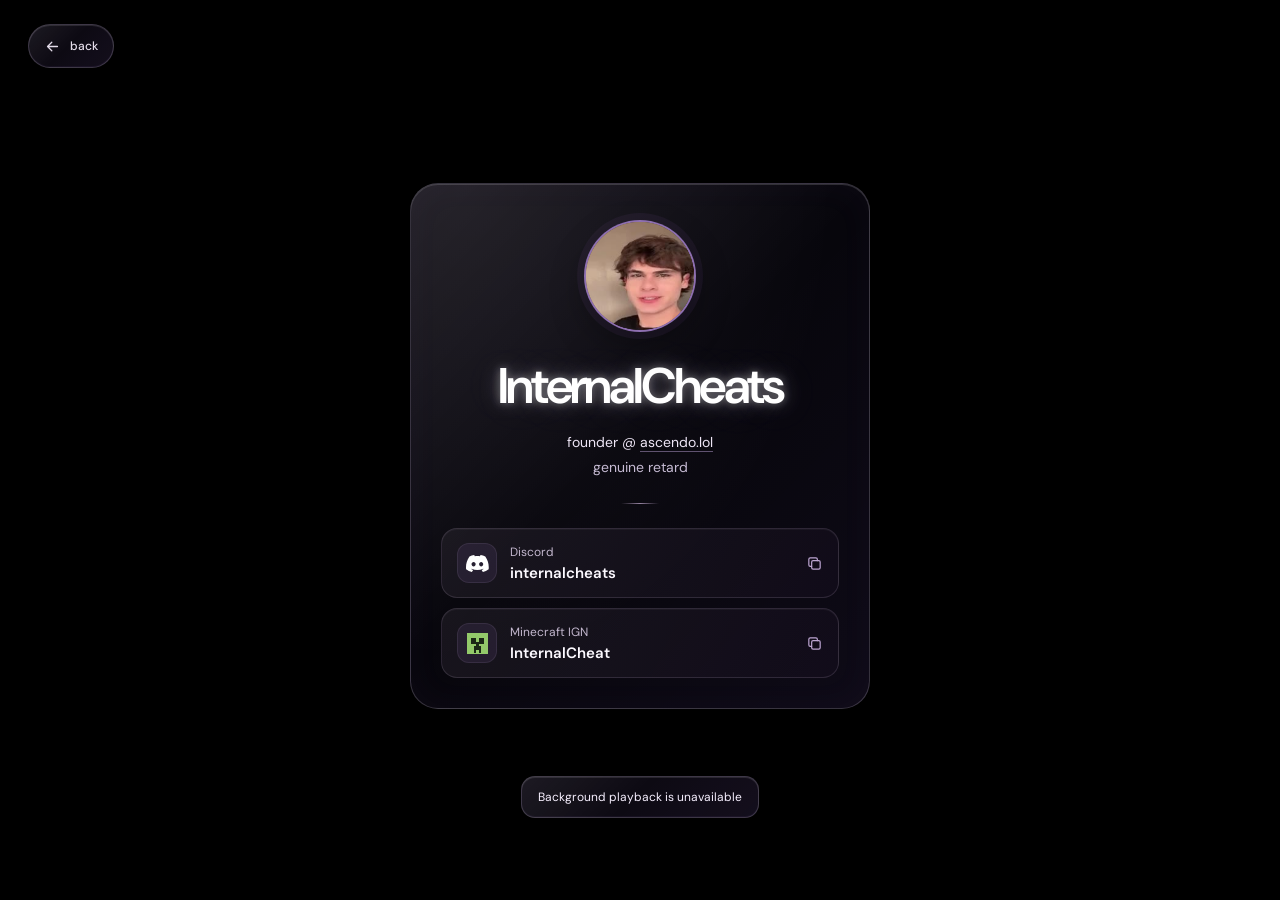
==== internalcheats/index.html @ d4567fa0 "Redesign founder profiles with glass styling and smooth motion" ====
<!doctype html>
<html lang="en">
<head>
<meta charset="utf-8">
<meta name="viewport" content="width=device-width, initial-scale=1">
<meta name="theme-color" content="#000000">
<link rel="icon" href="../assets/favicon.svg" type="image/svg+xml">
<link rel="preconnect" href="https://fonts.googleapis.com">
<link rel="preconnect" href="https://fonts.gstatic.com" crossorigin>
<link href="https://fonts.googleapis.com/css2?family=DM+Sans:wght@400;500;600;700&display=swap" rel="stylesheet">
<link rel="stylesheet" href="../styles.css?v=20261023-1">
<script src="../app.js?v=20261023-1" defer></script>
<title>InternalCheats | Ascendo</title>
<link rel="canonical" href="https://ascendo.lol/internalcheats/">
<meta name="description" content="InternalCheats — founder @ ascendo.lol">
</head>
<body class="page page--profile" data-person="internalcheats">
  <div class="video-stage" aria-hidden="true">
    <video id="musicBackground" class="video-stage__video" playsinline loop preload="none"></video>
    <div class="video-stage__shade"></div>
  </div>
  <a class="back-link" href="../" data-transition aria-label="Back to Ascendo home">
    <svg viewBox="0 0 24 24" fill="none" stroke="currentColor" stroke-width="1.8" stroke-linecap="round" stroke-linejoin="round" aria-hidden="true"><path d="M19 12H5m6 6-6-6 6-6"/></svg>
    <span>back</span>
  </a>

  <main class="profile" id="profileContent">
    <section class="profile__panel" aria-label="InternalCheats profile">
      <span class="avatar avatar--large"><img src="../assets/mypfp-poster.jpg" alt="" width="118" height="118"><video class="avatar__video" src="../assets/mypfp.mp4" autoplay muted loop playsinline preload="metadata" poster="../assets/mypfp-poster.jpg" aria-hidden="true"></video></span>
      <h1 class="profile__name">InternalCheats</h1>
      <div class="profile__bio">
        <p>founder @ <a href="https://ascendo.lol/" target="_blank" rel="noopener noreferrer">ascendo.lol</a></p>
        <p>genuine retard</p>
      </div>
      <div class="profile__divider"></div>
      <nav class="social-list" aria-label="InternalCheats socials">
        <button class="social-link" type="button" data-copy="internalcheats" data-platform="Discord" aria-label="Copy Discord username internalcheats"><span class="social-link__symbol"><img src="../assets/discord.svg" alt="Discord" width="64" height="48" aria-hidden="true"></span><span class="social-link__info"><span class="social-link__platform">Discord</span><span class="social-link__handle">internalcheats</span></span><svg class="copy-mark" viewBox="0 0 24 24" fill="none" stroke="currentColor" stroke-width="1.7" stroke-linecap="round" stroke-linejoin="round" aria-hidden="true"><rect x="8" y="8" width="12" height="12" rx="2"/><path d="M16 8V6a2 2 0 0 0-2-2H6a2 2 0 0 0-2 2v8a2 2 0 0 0 2 2h2"/></svg></button>
        <button class="social-link" type="button" data-copy="InternalCheat" data-platform="Minecraft IGN" aria-label="Copy Minecraft IGN username InternalCheat"><span class="social-link__symbol"><img src="../assets/minecraft-creeper.svg" alt="Minecraft" width="24" height="24" aria-hidden="true"></span><span class="social-link__info"><span class="social-link__platform">Minecraft IGN</span><span class="social-link__handle">InternalCheat</span></span><svg class="copy-mark" viewBox="0 0 24 24" fill="none" stroke="currentColor" stroke-width="1.7" stroke-linecap="round" stroke-linejoin="round" aria-hidden="true"><rect x="8" y="8" width="12" height="12" rx="2"/><path d="M16 8V6a2 2 0 0 0-2-2H6a2 2 0 0 0-2 2v8a2 2 0 0 0 2 2h2"/></svg></button>
      </nav>
    </section>
  </main>

  <div class="media-controls" id="mediaControls" role="group" aria-label="Background volume" hidden>
    <svg class="volume-icon" viewBox="0 0 24 24" fill="none" stroke="currentColor" stroke-width="1.7" stroke-linecap="round" stroke-linejoin="round" aria-hidden="true"><path d="m11 5-5 4H3v6h3l5 4V5Zm4 4a4 4 0 0 1 0 6m3-9a8 8 0 0 1 0 12"/></svg>
    <input class="volume-slider" id="volumeControl" type="range" min="0" max="100" value="65" step="1" aria-label="Background audio volume" aria-valuetext="65 percent">
    <span class="volume-value" id="volumeValue" aria-hidden="true">65%</span>
  </div>
  <div class="toast" id="toast" role="status" aria-live="polite"></div>
</body>
</html>
---- styles.css ----
@property --volume {
  syntax: '<percentage>';
  inherits: true;
  initial-value: 65%;
}
:root {
  color-scheme: dark;
  --text: #f8f5ff;
  --muted: #bcb3ca;
  --accent: #c19aff;
  --ease: cubic-bezier(.22,1,.36,1);
  --glass: rgba(20,16,29,.66);
  --edge: rgba(239,222,255,.2);
}
*, *::before, *::after { box-sizing: border-box; }
html { min-height: 100%; background: #000; }
body { margin: 0; min-width: 320px; min-height: 100vh; min-height: 100svh; background: #000; color: var(--text); font-family: 'DM Sans',Inter,system-ui,sans-serif; -webkit-font-smoothing: antialiased; }
button, input, a { font: inherit; -webkit-tap-highlight-color: transparent; touch-action: manipulation; }
a { color: inherit; text-decoration: none; }
button:focus-visible, a:focus-visible, input:focus-visible { outline: 2px solid #e8d5ff; outline-offset: 5px; }
[hidden] { display: none !important; }

.download-button, .founder-pill, .profile__panel, .back-link, .media-controls, .toast {
  position: relative;
  isolation: isolate;
  border: 1px solid var(--edge);
  background: linear-gradient(135deg,rgba(255,255,255,.065),transparent 48%,rgba(167,109,255,.045)),var(--glass);
  box-shadow: inset 0 1px 0 rgba(255,255,255,.11),inset 0 -1px 0 rgba(174,120,232,.06),0 16px 48px rgba(0,0,0,.32);
  backdrop-filter: blur(20px) saturate(1.2);
  -webkit-backdrop-filter: blur(20px) saturate(1.2);
}
.download-button::before, .founder-pill::before, .profile__panel::before { content: ''; position: absolute; z-index: -1; inset: 0; border-radius: inherit; background: radial-gradient(ellipse at 12% 0,rgba(241,218,255,.14),transparent 65%); pointer-events: none; opacity: .5; transition: opacity 220ms ease; }

.landing { position: relative; isolation: isolate; display: grid; place-items: center; min-height: 100vh; min-height: 100svh; padding: 64px 24px; background: #000; }
.landing__inner { position: relative; z-index: 1; display: flex; flex-direction: column; align-items: center; width: 100%; max-width: 840px; transform: translateY(-1.5vh); }
.brand-logo { width: clamp(300px,49vw,540px); max-width: 100%; height: auto; object-fit: contain; filter: drop-shadow(0 12px 32px rgba(145,59,235,.13)); user-select: none; animation: arrive 600ms var(--ease) 40ms backwards; }
.download-button { display: flex; justify-content: center; align-items: center; gap: 13px; width: min(100%,444px); min-height: 58px; margin-top: 38px; padding: 15px 22px; border-color: rgba(220,183,255,.4); border-radius: 100px; color: #fbf8ff; font-size: 15px; font-weight: 600; letter-spacing: .035em; box-shadow: inset 0 1px 0 rgba(255,255,255,.15),0 8px 38px rgba(120,53,196,.16); transition: transform 220ms var(--ease),border-color 220ms ease,box-shadow 220ms ease; animation: arrive 550ms var(--ease) 130ms backwards; }
.download-button svg { width: 21px; height: 21px; flex: none; color: #e2c8ff; }
.download-button:hover::before, .download-button:focus-visible::before { opacity: 1; }
.download-button:hover, .download-button:focus-visible { transform: translateY(-2px); border-color: rgba(232,205,255,.66); box-shadow: inset 0 1px 0 rgba(255,255,255,.2),0 12px 40px rgba(130,64,209,.25); }
.download-button:active { transform: translateY(0); }
.founders-section { margin-top: 60px; width: min(100%,590px); }
.section-heading { display: flex; align-items: center; justify-content: center; gap: 22px; color: #aca1bc; font-size: 12px; letter-spacing: .25em; font-weight: 500; animation: arrive 480ms var(--ease) 190ms backwards; }
.section-heading::before, .section-heading::after { content: ''; height: 1px; flex: 1; background: linear-gradient(90deg,transparent,rgba(205,174,232,.23)); }
.section-heading::after { transform: rotate(180deg); }
.founders-list { display: grid; grid-template-columns: 1fr 1fr; gap: 16px; margin-top: 26px; }
.founder-pill { min-width: 0; min-height: 80px; display: flex; align-items: center; gap: 13px; padding: 10px 17px 10px 10px; border-radius: 100px; transition: transform 220ms var(--ease),border-color 220ms ease,box-shadow 220ms ease; animation: arrive 460ms var(--ease) 230ms backwards; }
.founder-pill:nth-child(2) { animation-delay: 310ms; }
.founder-pill:hover, .founder-pill:focus-visible { transform: translateY(-3px); border-color: rgba(224,190,255,.48); box-shadow: inset 0 1px 0 rgba(255,255,255,.16),0 16px 42px rgba(91,45,144,.19); }
.founder-pill:hover::before { opacity: 1; }
.founder-pill__name { min-width: 0; font-size: 16px; font-weight: 600; white-space: nowrap; text-shadow: 0 0 12px rgba(255,255,255,.28),0 0 24px rgba(226,203,255,.13); }
.pill-arrow { margin-left: auto; flex: none; width: 17px; height: 17px; color: #ccb2e4; opacity: .55; transition: transform 220ms var(--ease),opacity 220ms; }
.founder-pill:hover .pill-arrow, .founder-pill:focus-visible .pill-arrow { transform: translateX(3px); opacity: 1; }
.floating-words { position: absolute; z-index: 0; inset: 0; overflow: hidden; pointer-events: none; user-select: none; }
.floating-word { position: absolute; white-space: nowrap; color: #cab5e3; font-size: var(--word-size,18px); font-weight: 500; letter-spacing: .04em; opacity: 0; animation: word-drift var(--word-duration,18s) linear both; }

.avatar { position: relative; display: block; flex: none; overflow: hidden; border: 1px solid rgba(206,160,255,.65); border-radius: 50%; background: #18131c; box-shadow: 0 0 0 4px rgba(191,133,255,.055); isolation: isolate; }
.avatar img, .avatar__video { position: absolute; inset: 0; display: block; width: 100%; height: 100%; object-fit: cover; object-position: center; }
.avatar__video { z-index: 2; }
.avatar--small { width: 56px; height: 56px; }
.avatar--large { width: 112px; height: 112px; margin: 0 auto 25px; border-width: 2px; box-shadow: 0 0 0 7px rgba(191,133,255,.055),0 15px 35px rgba(0,0,0,.3); }
.page--profile { overflow-x: hidden; }
.video-stage { position: fixed; inset: 0; overflow: hidden; z-index: 0; background: #000; pointer-events: none; isolation: isolate; }
.video-stage__video { position: absolute; inset: -4%; width: 108%; height: 108%; object-fit: cover; filter: blur(7px) brightness(.65) saturate(.85); opacity: 0; transition: opacity 700ms ease; }
.has-video .video-stage__video { opacity: 1; }
.video-stage__shade { position: absolute; inset: 0; background: radial-gradient(ellipse at center,rgba(0,0,0,.12),rgba(0,0,0,.45) 70%,rgba(0,0,0,.65)); }
.back-link { position: fixed; top: max(24px,env(safe-area-inset-top)); left: max(28px,env(safe-area-inset-left)); z-index: 9; display: inline-flex; align-items: center; gap: 9px; min-height: 44px; padding: 11px 15px; border-radius: 100px; color: #e4dce9; font-size: 12px; font-weight: 500; transition: transform 220ms var(--ease),border-color 220ms; }
.back-link svg { width: 17px; height: 17px; }
.back-link:hover { transform: translateX(-2px); border-color: rgba(230,198,255,.45); }
.profile { position: relative; z-index: 1; display: grid; place-items: center; min-height: 100vh; min-height: 100svh; padding: 96px 20px 104px; }
.profile__panel { width: min(100%,460px); display: flex; align-items: center; flex-direction: column; padding: 36px 30px 30px; border-radius: 28px; text-align: center; --glass: rgba(15,12,23,.53); box-shadow: inset 0 1px 0 rgba(255,255,255,.15),inset 0 0 36px rgba(165,105,235,.035),0 26px 90px rgba(0,0,0,.4); }
.profile__name { max-width: 100%; margin: 0; font-size: clamp(32px,6vw,50px); line-height: 1.17; letter-spacing: -.055em; font-weight: 600; overflow-wrap: anywhere; color: #fff; text-shadow: 0 0 8px rgba(255,255,255,.36),0 0 22px rgba(255,255,255,.26),0 0 45px rgba(221,196,255,.16); }
.profile__bio { width: 100%; margin-top: 16px; color: #eee6f6; font-size: 14px; line-height: 1.65; }
.profile__bio p { margin: 0; }
.profile__bio p + p { margin-top: 2px; color: #c6bbd3; }
.profile__bio a { text-decoration: underline; text-decoration-color: rgba(223,193,255,.4); text-underline-offset: 4px; transition: color 200ms,text-decoration-color 200ms; }
.profile__bio a:hover { color: #fff; text-decoration-color: #e3c5ff; }
.profile__divider { width: 38px; height: 1px; background: linear-gradient(90deg,transparent,rgba(239,210,255,.6),transparent); margin: 24px auto; }
.social-list { display: grid; gap: 10px; width: 100%; }
.social-link { width: 100%; min-width: 0; min-height: 70px; display: flex; align-items: center; gap: 13px; text-align: left; padding: 12px 15px; border-radius: 16px; border: 1px solid rgba(235,215,255,.13); background: linear-gradient(115deg,rgba(255,255,255,.055),rgba(179,125,239,.025)),rgba(15,11,22,.34); box-shadow: inset 0 1px 0 rgba(255,255,255,.045); color: #fcf9ff; cursor: pointer; transition: transform 220ms var(--ease),border-color 220ms ease,background-color 220ms ease; }
.social-link:hover, .social-link:focus-visible { transform: translateY(-2px); border-color: rgba(219,174,255,.43); background-color: rgba(80,48,111,.26); }
.social-link__symbol { width: 40px; height: 40px; border: 1px solid rgba(230,205,255,.09); border-radius: 12px; background: rgba(187,132,245,.09); display: grid; place-items: center; flex: none; color: #f0e4ff; }
.social-link__symbol svg, .social-link__symbol img { display: block; width: 21px; height: 21px; object-fit: contain; }
.social-link__symbol img[alt='Discord'] { width: 23px; height: 18px; }
.social-link__info { flex: 1; min-width: 0; display: flex; flex-direction: column; gap: 3px; }
.social-link__platform { font-size: 12px; color: #c3b7ce; font-weight: 400; }
.social-link__handle { font-size: 15px; overflow-wrap: anywhere; font-weight: 600; }
.copy-mark { width: 17px; height: 17px; flex: none; color: #bda5d2; }
.media-controls { position: fixed; z-index: 7; right: max(24px,env(safe-area-inset-right)); bottom: max(22px,env(safe-area-inset-bottom)); display: flex; align-items: center; gap: 11px; min-height: 48px; padding: 6px 14px; border-radius: 100px; transition: border-color 220ms ease,box-shadow 220ms ease; }
.media-controls:hover, .media-controls:focus-within { border-color: rgba(228,192,255,.45); box-shadow: inset 0 1px 0 rgba(255,255,255,.14),0 8px 32px rgba(84,39,125,.22); }
.volume-icon { width: 18px; height: 18px; flex: none; color: #eee4f8; }
.volume-slider { --volume: 65%; width: clamp(105px,14vw,150px); height: 34px; margin: 0; appearance: none; -webkit-appearance: none; background: transparent; cursor: pointer; transition: --volume 100ms ease; }
.volume-slider:focus-visible { outline-offset: 1px; border-radius: 10px; }
.volume-slider::-webkit-slider-runnable-track { height: 4px; border-radius: 99px; background: linear-gradient(90deg,#dfc6ff var(--volume),rgba(255,255,255,.18) var(--volume)); }
.volume-slider::-webkit-slider-thumb { width: 14px; height: 14px; margin-top: -5px; border: 2px solid #f4eaff; border-radius: 50%; appearance: none; -webkit-appearance: none; background: #b78bea; box-shadow: 0 0 0 4px rgba(186,128,245,.12),0 3px 10px rgba(0,0,0,.4); transition: transform 160ms var(--ease),box-shadow 160ms; }
.volume-slider:hover::-webkit-slider-thumb, .volume-slider:focus-visible::-webkit-slider-thumb { transform: scale(1.12); box-shadow: 0 0 0 6px rgba(186,128,245,.16); }
.volume-slider::-moz-range-track { height: 4px; border-radius: 99px; background: rgba(255,255,255,.18); }
.volume-slider::-moz-range-progress { height: 4px; border-radius: 99px; background: #dfc6ff; }
.volume-slider::-moz-range-thumb { width: 12px; height: 12px; border: 2px solid #f4eaff; border-radius: 50%; background: #b78bea; box-shadow: 0 0 0 4px rgba(186,128,245,.12); }
.volume-value { min-width: 34px; color: #d7ccdf; font-size: 11px; font-variant-numeric: tabular-nums; text-align: right; }
.toast { position: fixed; z-index: 25; bottom: 82px; left: 50%; transform: translate(-50%,8px); max-width: calc(100vw - 30px); padding: 12px 16px; border-radius: 14px; color: #f7f0ff; font-size: 12px; opacity: 0; pointer-events: none; text-align: center; transition: opacity 200ms,transform 200ms; }
.toast.is-visible { opacity: 1; transform: translate(-50%,0); }
.page--redirect .profile__panel { gap: 20px; }
.redirect-link { color: #e0c2ff; text-decoration: underline; text-underline-offset: 4px; }
.page.is-leaving { opacity: 0; transform: translateY(-6px); transition: opacity 160ms ease,transform 160ms ease; }
.page.is-arriving { animation: arrive 300ms var(--ease) backwards; }

@keyframes arrive { from { opacity: 0; transform: translateY(10px); } to { opacity: 1; transform: translateY(0); } }
@keyframes word-drift { 0% { opacity: 0; transform: translate3d(0,12px,0); } 20%,70% { opacity: .17; } 100% { opacity: 0; transform: translate3d(var(--word-drift,24px),-26px,0); } }
@keyframes page-out { to { opacity: 0; transform: translateY(-8px); } }
@keyframes page-in { from { opacity: 0; transform: translateY(8px); } }

@media (prefers-reduced-motion: no-preference) {
  @view-transition { navigation: auto; }
  ::view-transition-old(root) { animation: page-out 420ms var(--ease) both; }
  ::view-transition-new(root) { animation: page-in 420ms var(--ease) both; }
}
@media (max-width: 620px) {
  .landing { padding: 44px 20px; }
  .landing__inner { transform: none; }
  .brand-logo { width: min(100%,420px); }
  .download-button { margin-top: 30px; padding: 14px 12px; gap: 9px; font-size: clamp(11px,3.4vw,14px); letter-spacing: .01em; min-height: 54px; }
  .download-button svg { width: 19px; height: 19px; }
  .founders-section { margin-top: 46px; }
  .founders-list { grid-template-columns: 1fr; max-width: 330px; margin: 22px auto 0; gap: 12px; }
  .founder-pill { min-height: 76px; }
  .profile { padding: 90px 16px 100px; }
  .profile__panel { padding: 30px 20px 22px; }
  .profile__name { font-size: clamp(31px,8.4vw,46px); }
  .profile__bio { font-size: 13px; }
  .back-link { top: max(18px,env(safe-area-inset-top)); left: max(16px,env(safe-area-inset-left)); }
  .media-controls { right: max(16px,env(safe-area-inset-right)); bottom: max(16px,env(safe-area-inset-bottom)); }
  .volume-slider { width: min(30vw,125px); }
  .social-link { padding: 11px 12px; gap: 10px; }
  .social-link__symbol { width: 36px; height: 36px; }
  .social-link__handle { font-size: 14px; }
}
@supports not ((backdrop-filter: blur(1px)) or (-webkit-backdrop-filter: blur(1px))) {
  .download-button, .founder-pill, .profile__panel, .back-link, .media-controls, .toast { background-color: #17121e; }
}
@media (prefers-reduced-motion: reduce) {
  *, *::before, *::after { animation: none !important; transition: none !important; }
  .floating-words, .avatar__video { display: none; }
  .page.is-leaving { opacity: 1; transform: none; }
}
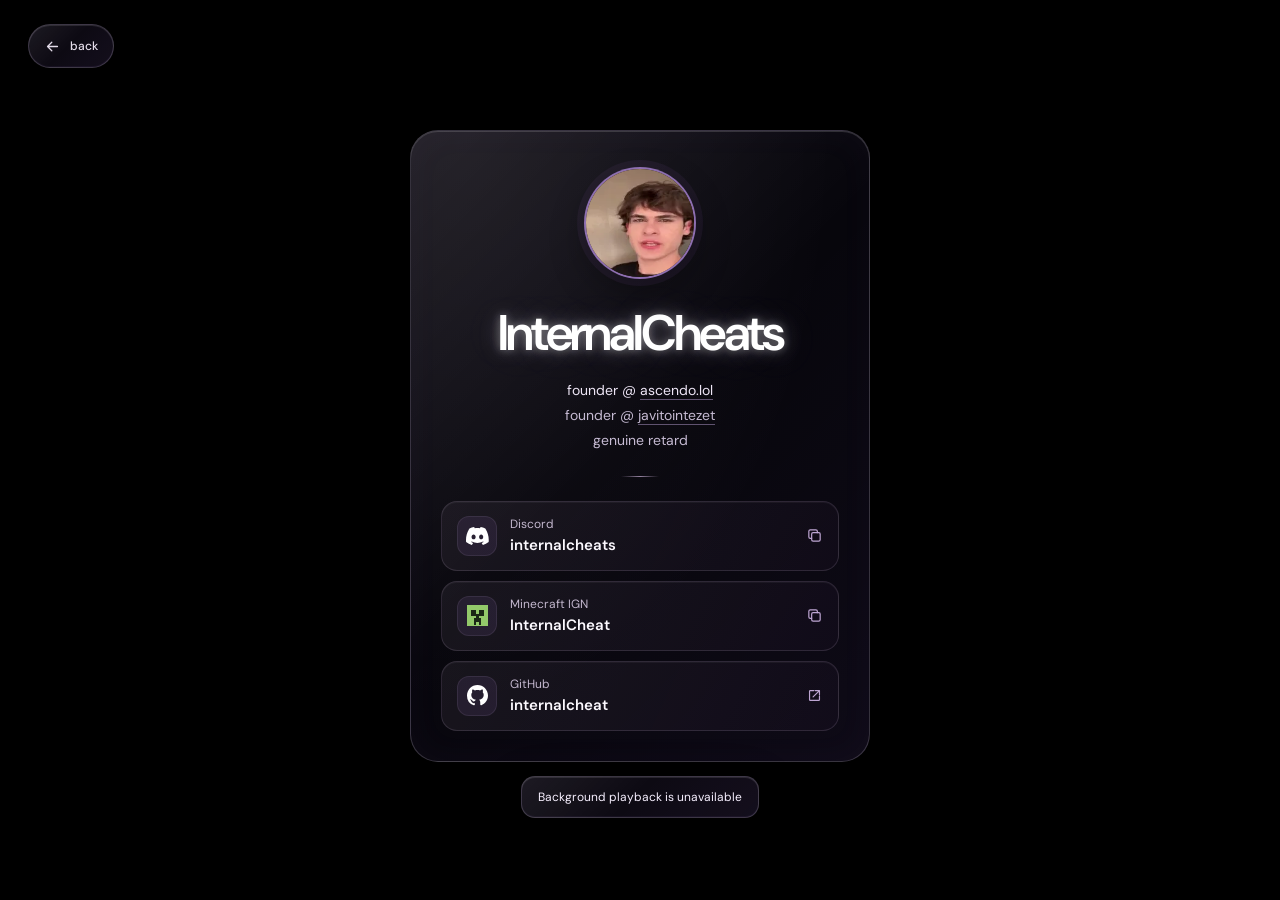
==== commit 49b8d25b: "Refine founder assets, floating phrases, and expanding volume controls" ====
--- a/internalcheats/index.html
+++ b/internalcheats/index.html
@@ -4,12 +4,15 @@
 <meta charset="utf-8">
 <meta name="viewport" content="width=device-width, initial-scale=1">
 <meta name="theme-color" content="#000000">
-<link rel="icon" href="../assets/favicon.svg" type="image/svg+xml">
+<link rel="shortcut icon" href="../assets/ascendo-icon.ico?v=20261023-2">
+  <link rel="icon" href="../assets/ascendo-icon-32.png?v=20261023-2" type="image/png" sizes="32x32">
+  <link rel="icon" href="../assets/ascendo-icon-64.png?v=20261023-2" type="image/png" sizes="64x64">
+  <link rel="apple-touch-icon" href="../assets/ascendo-icon-180.png?v=20261023-2" sizes="180x180">
 <link rel="preconnect" href="https://fonts.googleapis.com">
 <link rel="preconnect" href="https://fonts.gstatic.com" crossorigin>
 <link href="https://fonts.googleapis.com/css2?family=DM+Sans:wght@400;500;600;700&display=swap" rel="stylesheet">
-<link rel="stylesheet" href="../styles.css?v=20261023-1">
-<script src="../app.js?v=20261023-1" defer></script>
+<link rel="stylesheet" href="../styles.css?v=20261023-2">
+<script src="../app.js?v=20261023-2" defer></script>
 <title>InternalCheats | Ascendo</title>
 <link rel="canonical" href="https://ascendo.lol/internalcheats/">
 <meta name="description" content="InternalCheats — founder @ ascendo.lol">
@@ -26,24 +29,30 @@
 
   <main class="profile" id="profileContent">
     <section class="profile__panel" aria-label="InternalCheats profile">
-      <span class="avatar avatar--large"><img src="../assets/mypfp-poster.jpg" alt="" width="118" height="118"><video class="avatar__video" src="../assets/mypfp.mp4" autoplay muted loop playsinline preload="metadata" poster="../assets/mypfp-poster.jpg" aria-hidden="true"></video></span>
+      <span class="avatar avatar--large"><picture><source media="(prefers-reduced-motion: reduce)" srcset="../assets/mypfp-poster.jpg"><img src="../assets/mypfp-animated.webp" data-fallback="../assets/mypfp-poster.jpg" alt="" width="206" height="176"></picture></span>
       <h1 class="profile__name">InternalCheats</h1>
       <div class="profile__bio">
         <p>founder @ <a href="https://ascendo.lol/" target="_blank" rel="noopener noreferrer">ascendo.lol</a></p>
+        <p>founder @ <a href="https://discord.gg/9cQHqKqZfp" target="_blank" rel="noopener noreferrer">javitointezet</a></p>
         <p>genuine retard</p>
       </div>
       <div class="profile__divider"></div>
       <nav class="social-list" aria-label="InternalCheats socials">
         <button class="social-link" type="button" data-copy="internalcheats" data-platform="Discord" aria-label="Copy Discord username internalcheats"><span class="social-link__symbol"><img src="../assets/discord.svg" alt="Discord" width="64" height="48" aria-hidden="true"></span><span class="social-link__info"><span class="social-link__platform">Discord</span><span class="social-link__handle">internalcheats</span></span><svg class="copy-mark" viewBox="0 0 24 24" fill="none" stroke="currentColor" stroke-width="1.7" stroke-linecap="round" stroke-linejoin="round" aria-hidden="true"><rect x="8" y="8" width="12" height="12" rx="2"/><path d="M16 8V6a2 2 0 0 0-2-2H6a2 2 0 0 0-2 2v8a2 2 0 0 0 2 2h2"/></svg></button>
         <button class="social-link" type="button" data-copy="InternalCheat" data-platform="Minecraft IGN" aria-label="Copy Minecraft IGN username InternalCheat"><span class="social-link__symbol"><img src="../assets/minecraft-creeper.svg" alt="Minecraft" width="24" height="24" aria-hidden="true"></span><span class="social-link__info"><span class="social-link__platform">Minecraft IGN</span><span class="social-link__handle">InternalCheat</span></span><svg class="copy-mark" viewBox="0 0 24 24" fill="none" stroke="currentColor" stroke-width="1.7" stroke-linecap="round" stroke-linejoin="round" aria-hidden="true"><rect x="8" y="8" width="12" height="12" rx="2"/><path d="M16 8V6a2 2 0 0 0-2-2H6a2 2 0 0 0-2 2v8a2 2 0 0 0 2 2h2"/></svg></button>
+        <a class="social-link" href="https://github.com/internalcheat" target="_blank" rel="noopener noreferrer" aria-label="Open GitHub: internalcheat"><span class="social-link__symbol"><img src="../assets/github.svg" alt="GitHub" width="16" height="16" aria-hidden="true"></span><span class="social-link__info"><span class="social-link__platform">GitHub</span><span class="social-link__handle">internalcheat</span></span><svg class="copy-mark" viewBox="0 0 24 24" fill="none" stroke="currentColor" stroke-width="1.65" stroke-linecap="round" stroke-linejoin="round" aria-hidden="true"><path d="M13 5h6v6M19 5l-9 9M19 13v5a1 1 0 0 1-1 1H6a1 1 0 0 1-1-1V6a1 1 0 0 1 1-1h5"/></svg></a>
       </nav>
     </section>
   </main>
 
   <div class="media-controls" id="mediaControls" role="group" aria-label="Background volume" hidden>
-    <svg class="volume-icon" viewBox="0 0 24 24" fill="none" stroke="currentColor" stroke-width="1.7" stroke-linecap="round" stroke-linejoin="round" aria-hidden="true"><path d="m11 5-5 4H3v6h3l5 4V5Zm4 4a4 4 0 0 1 0 6m3-9a8 8 0 0 1 0 12"/></svg>
-    <input class="volume-slider" id="volumeControl" type="range" min="0" max="100" value="65" step="1" aria-label="Background audio volume" aria-valuetext="65 percent">
-    <span class="volume-value" id="volumeValue" aria-hidden="true">65%</span>
+    <button class="volume-button" id="volumeButton" type="button" aria-label="Show volume control" aria-expanded="false" aria-controls="volumePanel">
+      <svg class="volume-icon" viewBox="0 0 24 24" fill="none" stroke="currentColor" stroke-width="1.7" stroke-linecap="round" stroke-linejoin="round" aria-hidden="true"><path d="m11 5-5 4H3v6h3l5 4V5Z"/><path class="volume-waves" d="M15 9a4 4 0 0 1 0 6m3-9a8 8 0 0 1 0 12"/><path class="volume-mute" d="m16 9 6 6m0-6-6 6"/></svg>
+    </button>
+    <div class="volume-panel" id="volumePanel" aria-hidden="true" inert>
+      <input class="volume-slider" id="volumeControl" type="range" min="0" max="100" value="65" step="1" aria-label="Background audio volume" aria-valuetext="65 percent">
+      <span class="volume-value" id="volumeValue" aria-hidden="true">65%</span>
+    </div>
   </div>
   <div class="toast" id="toast" role="status" aria-live="polite"></div>
 </body>
--- a/styles.css
+++ b/styles.css
@@ -52,11 +52,10 @@
 .pill-arrow { margin-left: auto; flex: none; width: 17px; height: 17px; color: #ccb2e4; opacity: .55; transition: transform 220ms var(--ease),opacity 220ms; }
 .founder-pill:hover .pill-arrow, .founder-pill:focus-visible .pill-arrow { transform: translateX(3px); opacity: 1; }
 .floating-words { position: absolute; z-index: 0; inset: 0; overflow: hidden; pointer-events: none; user-select: none; }
-.floating-word { position: absolute; white-space: nowrap; color: #cab5e3; font-size: var(--word-size,18px); font-weight: 500; letter-spacing: .04em; opacity: 0; animation: word-drift var(--word-duration,18s) linear both; }
+.floating-word { position: absolute; white-space: nowrap; color: #dfc9f6; font-size: var(--word-size,18px); font-weight: 500; letter-spacing: .04em; text-shadow: 0 0 16px rgba(173,121,223,.12); opacity: 0; animation: word-drift 2500ms linear both; }
 
 .avatar { position: relative; display: block; flex: none; overflow: hidden; border: 1px solid rgba(206,160,255,.65); border-radius: 50%; background: #18131c; box-shadow: 0 0 0 4px rgba(191,133,255,.055); isolation: isolate; }
-.avatar img, .avatar__video { position: absolute; inset: 0; display: block; width: 100%; height: 100%; object-fit: cover; object-position: center; }
-.avatar__video { z-index: 2; }
+.avatar picture, .avatar img { position: absolute; inset: 0; display: block; width: 100%; height: 100%; object-fit: cover; object-position: center; }
 .avatar--small { width: 56px; height: 56px; }
 .avatar--large { width: 112px; height: 112px; margin: 0 auto 25px; border-width: 2px; box-shadow: 0 0 0 7px rgba(191,133,255,.055),0 15px 35px rgba(0,0,0,.3); }
 .page--profile { overflow-x: hidden; }
@@ -86,10 +85,19 @@
 .social-link__platform { font-size: 12px; color: #c3b7ce; font-weight: 400; }
 .social-link__handle { font-size: 15px; overflow-wrap: anywhere; font-weight: 600; }
 .copy-mark { width: 17px; height: 17px; flex: none; color: #bda5d2; }
-.media-controls { position: fixed; z-index: 7; right: max(24px,env(safe-area-inset-right)); bottom: max(22px,env(safe-area-inset-bottom)); display: flex; align-items: center; gap: 11px; min-height: 48px; padding: 6px 14px; border-radius: 100px; transition: border-color 220ms ease,box-shadow 220ms ease; }
+.media-controls { position: fixed; z-index: 7; right: max(24px,env(safe-area-inset-right)); bottom: max(22px,env(safe-area-inset-bottom)); display: flex; align-items: center; gap: 0; width: 48px; height: 48px; padding: 0; border-radius: 100px; overflow: hidden; transition: width 280ms var(--ease),border-color 220ms ease,box-shadow 220ms ease; }
+.media-controls.is-expanded { width: clamp(212px,32vw,252px); }
 .media-controls:hover, .media-controls:focus-within { border-color: rgba(228,192,255,.45); box-shadow: inset 0 1px 0 rgba(255,255,255,.14),0 8px 32px rgba(84,39,125,.22); }
+.volume-button { display: grid; place-items: center; flex: 0 0 46px; width: 46px; height: 46px; padding: 0; border: 0; border-radius: 50%; background: transparent; color: inherit; cursor: pointer; }
+.volume-button:focus-visible { outline-offset: -5px; }
 .volume-icon { width: 18px; height: 18px; flex: none; color: #eee4f8; }
-.volume-slider { --volume: 65%; width: clamp(105px,14vw,150px); height: 34px; margin: 0; appearance: none; -webkit-appearance: none; background: transparent; cursor: pointer; transition: --volume 100ms ease; }
+.volume-panel { display: flex; flex: 1; align-items: center; gap: 10px; min-width: 0; height: 100%; padding: 0 14px 0 2px; opacity: 0; transform: translateX(-8px); pointer-events: none; transition: opacity 160ms ease,transform 280ms var(--ease); }
+.is-expanded .volume-panel { opacity: 1; transform: translateX(0); pointer-events: auto; transition-delay: 45ms,0ms; }
+.volume-mute { opacity: 0; }
+.volume-waves, .volume-mute { transition: opacity 160ms ease; }
+.is-muted .volume-waves { opacity: 0; }
+.is-muted .volume-mute { opacity: 1; }
+.volume-slider { --volume: 65%; flex: 1; min-width: 0; width: 100%; height: 34px; margin: 0; appearance: none; -webkit-appearance: none; background: transparent; cursor: pointer; transition: --volume 100ms ease; }
 .volume-slider:focus-visible { outline-offset: 1px; border-radius: 10px; }
 .volume-slider::-webkit-slider-runnable-track { height: 4px; border-radius: 99px; background: linear-gradient(90deg,#dfc6ff var(--volume),rgba(255,255,255,.18) var(--volume)); }
 .volume-slider::-webkit-slider-thumb { width: 14px; height: 14px; margin-top: -5px; border: 2px solid #f4eaff; border-radius: 50%; appearance: none; -webkit-appearance: none; background: #b78bea; box-shadow: 0 0 0 4px rgba(186,128,245,.12),0 3px 10px rgba(0,0,0,.4); transition: transform 160ms var(--ease),box-shadow 160ms; }
@@ -106,7 +114,7 @@
 .page.is-arriving { animation: arrive 300ms var(--ease) backwards; }
 
 @keyframes arrive { from { opacity: 0; transform: translateY(10px); } to { opacity: 1; transform: translateY(0); } }
-@keyframes word-drift { 0% { opacity: 0; transform: translate3d(0,12px,0); } 20%,70% { opacity: .17; } 100% { opacity: 0; transform: translate3d(var(--word-drift,24px),-26px,0); } }
+@keyframes word-drift { 0% { opacity: 0; transform: translate3d(-8px,8px,0); } 20% { opacity: .42; transform: translate3d(0,4px,0); } 50% { opacity: .42; transform: translate3d(calc(var(--word-drift,24px) * .5),-4px,0); } 80% { opacity: .42; transform: translate3d(var(--word-drift,24px),0,0); } 100% { opacity: 0; transform: translate3d(var(--word-drift,24px),-12px,0); } }
 @keyframes page-out { to { opacity: 0; transform: translateY(-8px); } }
 @keyframes page-in { from { opacity: 0; transform: translateY(8px); } }
 
@@ -130,7 +138,6 @@
   .profile__bio { font-size: 13px; }
   .back-link { top: max(18px,env(safe-area-inset-top)); left: max(16px,env(safe-area-inset-left)); }
   .media-controls { right: max(16px,env(safe-area-inset-right)); bottom: max(16px,env(safe-area-inset-bottom)); }
-  .volume-slider { width: min(30vw,125px); }
   .social-link { padding: 11px 12px; gap: 10px; }
   .social-link__symbol { width: 36px; height: 36px; }
   .social-link__handle { font-size: 14px; }
@@ -140,6 +147,6 @@
 }
 @media (prefers-reduced-motion: reduce) {
   *, *::before, *::after { animation: none !important; transition: none !important; }
-  .floating-words, .avatar__video { display: none; }
+  .floating-words { display: none; }
   .page.is-leaving { opacity: 1; transform: none; }
 }
